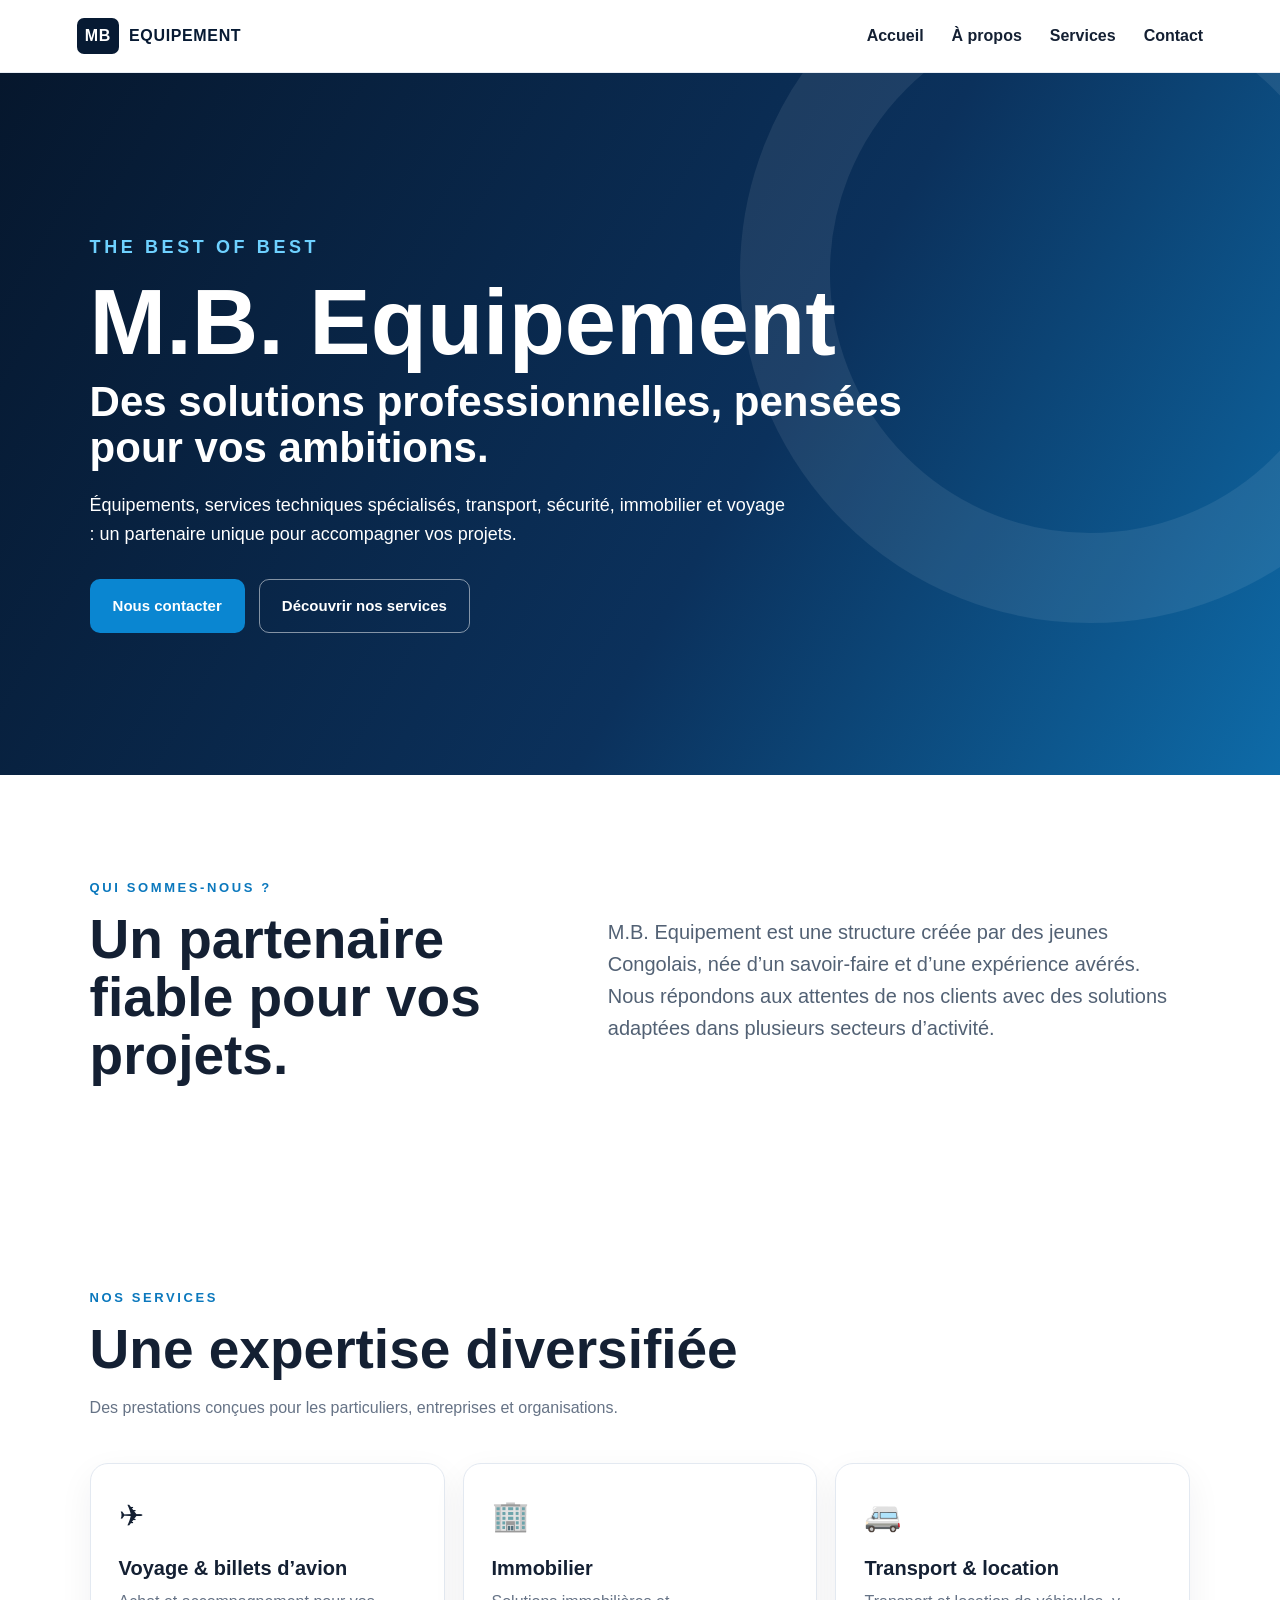
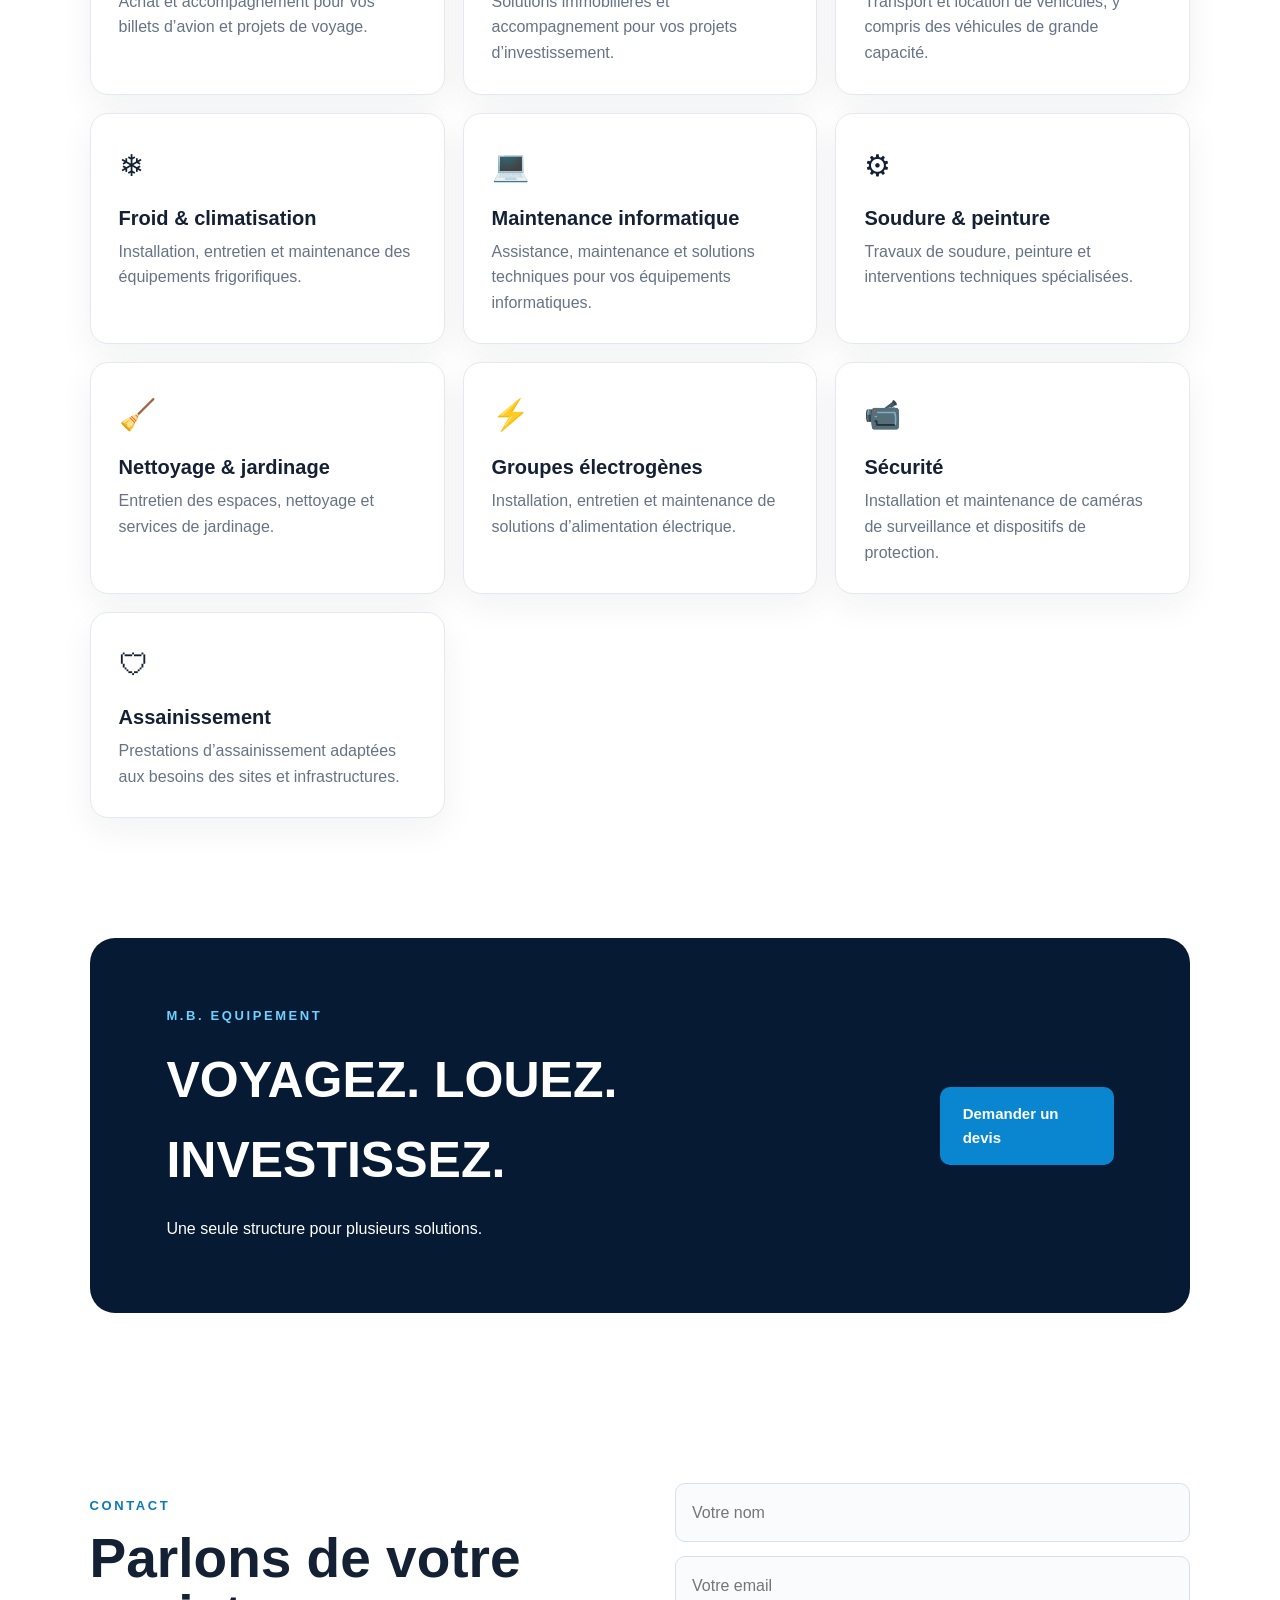
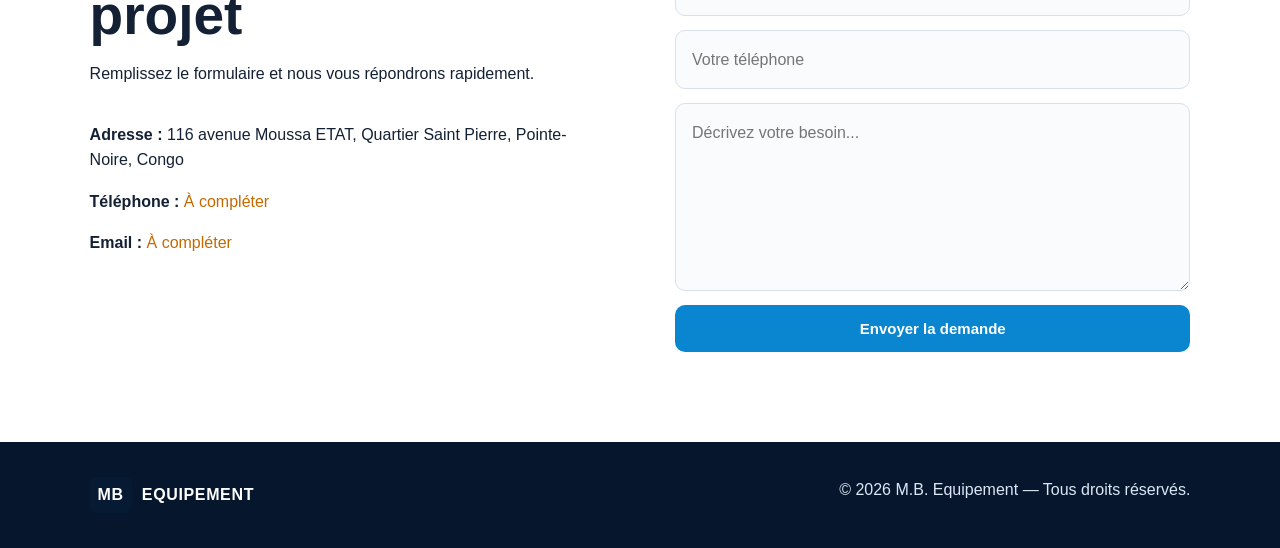
==== index.html @ 75749ae4 "Add files via upload" ====
<!doctype html>
<html lang="fr">
<head>
  <meta charset="utf-8">
  <meta name="viewport" content="width=device-width, initial-scale=1">
  <title>M.B. Equipement | Équipements, services techniques, transport, immobilier & voyage</title>
  <meta name="description" content="M.B. Equipement : équipements, services techniques spécialisés, transport, immobilier, sécurité, assainissement et achat de billets d’avion au Congo.">
  <meta name="keywords" content="M.B. Equipement, MB Equipement, équipements Congo, Pointe-Noire, services techniques, transport, immobilier, sécurité, billets avion">
  <meta name="robots" content="index, follow">
  <meta name="theme-color" content="#071a33">
  <meta property="og:title" content="M.B. Equipement">
  <meta property="og:description" content="Des solutions professionnelles pour vos besoins en équipements et services.">
  <meta property="og:type" content="website">
  <link rel="canonical" href="https://www.votredomaine.com/">
  <link rel="stylesheet" href="style.css">
</head>
<body>
<header class="header">
  <a class="logo" href="#accueil"><span>MB</span> EQUIPEMENT</a>
  <button class="menu" aria-label="Menu">☰</button>
  <nav>
    <a href="#accueil">Accueil</a>
    <a href="#apropos">À propos</a>
    <a href="#services">Services</a>
    <a href="#contact">Contact</a>
  </nav>
</header>

<main>
<section id="accueil" class="hero">
  <div class="hero-content">
    <p class="eyebrow">THE BEST OF BEST</p>
    <h1>M.B. Equipement</h1>
    <h2>Des solutions professionnelles, pensées pour vos ambitions.</h2>
    <p>Équipements, services techniques spécialisés, transport, sécurité, immobilier et voyage : un partenaire unique pour accompagner vos projets.</p>
    <div class="actions">
      <a class="btn primary" href="#contact">Nous contacter</a>
      <a class="btn ghost" href="#services">Découvrir nos services</a>
    </div>
  </div>
</section>

<section id="apropos" class="section intro">
  <div>
    <p class="eyebrow">QUI SOMMES-NOUS ?</p>
    <h2>Un partenaire fiable pour vos projets.</h2>
  </div>
  <p>M.B. Equipement est une structure créée par des jeunes Congolais, née d’un savoir-faire et d’une expérience avérés. Nous répondons aux attentes de nos clients avec des solutions adaptées dans plusieurs secteurs d’activité.</p>
</section>

<section id="services" class="section">
  <div class="section-title">
    <p class="eyebrow">NOS SERVICES</p>
    <h2>Une expertise diversifiée</h2>
    <p>Des prestations conçues pour les particuliers, entreprises et organisations.</p>
  </div>
  <div class="grid">
    <article><div class="icon">✈</div><h3>Voyage & billets d’avion</h3><p>Achat et accompagnement pour vos billets d’avion et projets de voyage.</p></article>
    <article><div class="icon">🏢</div><h3>Immobilier</h3><p>Solutions immobilières et accompagnement pour vos projets d’investissement.</p></article>
    <article><div class="icon">🚐</div><h3>Transport & location</h3><p>Transport et location de véhicules, y compris des véhicules de grande capacité.</p></article>
    <article><div class="icon">❄</div><h3>Froid & climatisation</h3><p>Installation, entretien et maintenance des équipements frigorifiques.</p></article>
    <article><div class="icon">💻</div><h3>Maintenance informatique</h3><p>Assistance, maintenance et solutions techniques pour vos équipements informatiques.</p></article>
    <article><div class="icon">⚙</div><h3>Soudure & peinture</h3><p>Travaux de soudure, peinture et interventions techniques spécialisées.</p></article>
    <article><div class="icon">🧹</div><h3>Nettoyage & jardinage</h3><p>Entretien des espaces, nettoyage et services de jardinage.</p></article>
    <article><div class="icon">⚡</div><h3>Groupes électrogènes</h3><p>Installation, entretien et maintenance de solutions d’alimentation électrique.</p></article>
    <article><div class="icon">📹</div><h3>Sécurité</h3><p>Installation et maintenance de caméras de surveillance et dispositifs de protection.</p></article>
    <article><div class="icon">🛡</div><h3>Assainissement</h3><p>Prestations d’assainissement adaptées aux besoins des sites et infrastructures.</p></article>
  </div>
</section>

<section class="banner">
  <div>
    <p class="eyebrow">M.B. EQUIPEMENT</p>
    <h2>VOYAGEZ. LOUEZ. INVESTISSEZ.</h2>
    <p>Une seule structure pour plusieurs solutions.</p>
  </div>
  <a class="btn primary" href="#contact">Demander un devis</a>
</section>

<section id="contact" class="section contact">
  <div>
    <p class="eyebrow">CONTACT</p>
    <h2>Parlons de votre projet</h2>
    <p>Remplissez le formulaire et nous vous répondrons rapidement.</p>
    <div class="contact-info">
      <p><strong>Adresse :</strong> 116 avenue Moussa ETAT, Quartier Saint Pierre, Pointe-Noire, Congo</p>
      <p><strong>Téléphone :</strong> <span class="replace">À compléter</span></p>
      <p><strong>Email :</strong> <span class="replace">À compléter</span></p>
    </div>
  </div>
  <form action="https://formsubmit.co/VOTRE_EMAIL_ICI" method="POST">
    <input type="hidden" name="_subject" value="Nouveau message - M.B. Equipement">
    <input type="hidden" name="_captcha" value="false">
    <input type="text" name="nom" placeholder="Votre nom" required>
    <input type="email" name="email" placeholder="Votre email" required>
    <input type="tel" name="telephone" placeholder="Votre téléphone">
    <textarea name="message" rows="6" placeholder="Décrivez votre besoin..." required></textarea>
    <button class="btn primary" type="submit">Envoyer la demande</button>
  </form>
</section>
</main>

<footer>
  <div class="logo"><span>MB</span> EQUIPEMENT</div>
  <p>© 2026 M.B. Equipement — Tous droits réservés.</p>
</footer>
<script src="script.js"></script>
</body>
</html>
---- style.css ----
*{box-sizing:border-box}html{scroll-behavior:smooth}body{margin:0;font-family:Inter,Arial,sans-serif;color:#142033;background:#fff;line-height:1.6}.header{position:sticky;top:0;z-index:20;display:flex;align-items:center;justify-content:space-between;padding:18px 6%;background:rgba(255,255,255,.95);backdrop-filter:blur(12px);border-bottom:1px solid #e8edf4}.logo{font-weight:900;letter-spacing:.04em;color:#071a33;text-decoration:none}.logo span{display:inline-flex;background:#071a33;color:#fff;padding:5px 8px;margin-right:5px;border-radius:7px}nav{display:flex;gap:28px}nav a{color:#142033;text-decoration:none;font-weight:700}.menu{display:none;border:0;background:none;font-size:25px}.hero{min-height:78vh;display:flex;align-items:center;padding:90px 7%;background:linear-gradient(120deg,#06172d 0%,#0b315c 58%,#0e6ba8 100%);color:white;position:relative;overflow:hidden}.hero:after{content:"";position:absolute;width:520px;height:520px;border-radius:50%;right:-160px;top:-150px;border:90px solid rgba(255,255,255,.08)}.hero-content{max-width:820px;position:relative;z-index:1}.eyebrow{font-size:13px;letter-spacing:.2em;font-weight:900;color:#0b78bd}.hero .eyebrow{color:#6ed1ff}.hero h1{font-size:clamp(48px,8vw,92px);line-height:.95;margin:12px 0}.hero h2{font-size:clamp(24px,4vw,42px);line-height:1.1;max-width:850px;margin:0 0 20px}.hero p{font-size:18px;max-width:700px}.actions{display:flex;gap:14px;flex-wrap:wrap;margin-top:30px}.btn{display:inline-block;padding:14px 22px;border-radius:10px;text-decoration:none;font-weight:900;border:1px solid transparent;cursor:pointer;font-size:15px}.primary{background:#0a86d1;color:#fff}.ghost{border-color:rgba(255,255,255,.5);color:#fff}.section{padding:90px 7%;max-width:1400px;margin:auto}.intro{display:grid;grid-template-columns:1fr 1.3fr;gap:70px;align-items:center}.intro h2,.section-title h2,.contact h2{font-size:clamp(34px,5vw,55px);line-height:1.05;margin:10px 0}.intro>p{font-size:20px;color:#526174}.section-title{max-width:720px;margin-bottom:42px}.section-title>p:last-child{color:#667386}.grid{display:grid;grid-template-columns:repeat(3,1fr);gap:18px}.grid article{padding:28px;border:1px solid #e3e9f1;border-radius:18px;background:#fff;box-shadow:0 12px 35px rgba(7,26,51,.06);transition:.2s}.grid article:hover{transform:translateY(-4px);box-shadow:0 18px 45px rgba(7,26,51,.1)}.icon{font-size:30px}.grid h3{font-size:20px;margin:12px 0 5px}.grid p{margin:0;color:#667386}.banner{margin:30px 7% 80px;padding:55px 6%;border-radius:25px;background:#071a33;color:#fff;display:flex;justify-content:space-between;align-items:center;gap:30px}.banner h2{font-size:clamp(30px,4vw,50px);margin:5px 0}.banner .eyebrow{color:#6ed1ff}.contact{display:grid;grid-template-columns:1fr 1fr;gap:70px}.contact-info{margin-top:35px}.contact form{display:grid;gap:14px}input,textarea{width:100%;padding:16px;border:1px solid #d8e0ea;border-radius:10px;font:inherit;background:#f9fbfd}textarea{resize:vertical}.replace{color:#c26a00}footer{padding:35px 7%;display:flex;justify-content:space-between;gap:20px;flex-wrap:wrap;background:#06172d;color:#dbe7f5}footer .logo{color:#fff}footer p{margin:0}@media(max-width:850px){nav{display:none}.menu{display:block}.header.open nav{display:flex;position:absolute;top:70px;left:0;right:0;background:#fff;padding:20px 6%;flex-direction:column;gap:12px}.intro,.contact{grid-template-columns:1fr;gap:35px}.grid{grid-template-columns:1fr 1fr}.banner{flex-direction:column;align-items:flex-start}}@media(max-width:560px){.grid{grid-template-columns:1fr}.section{padding:65px 6%}.hero{padding:70px 6%}.banner{margin:10px 6% 60px;padding:38px 7%}}
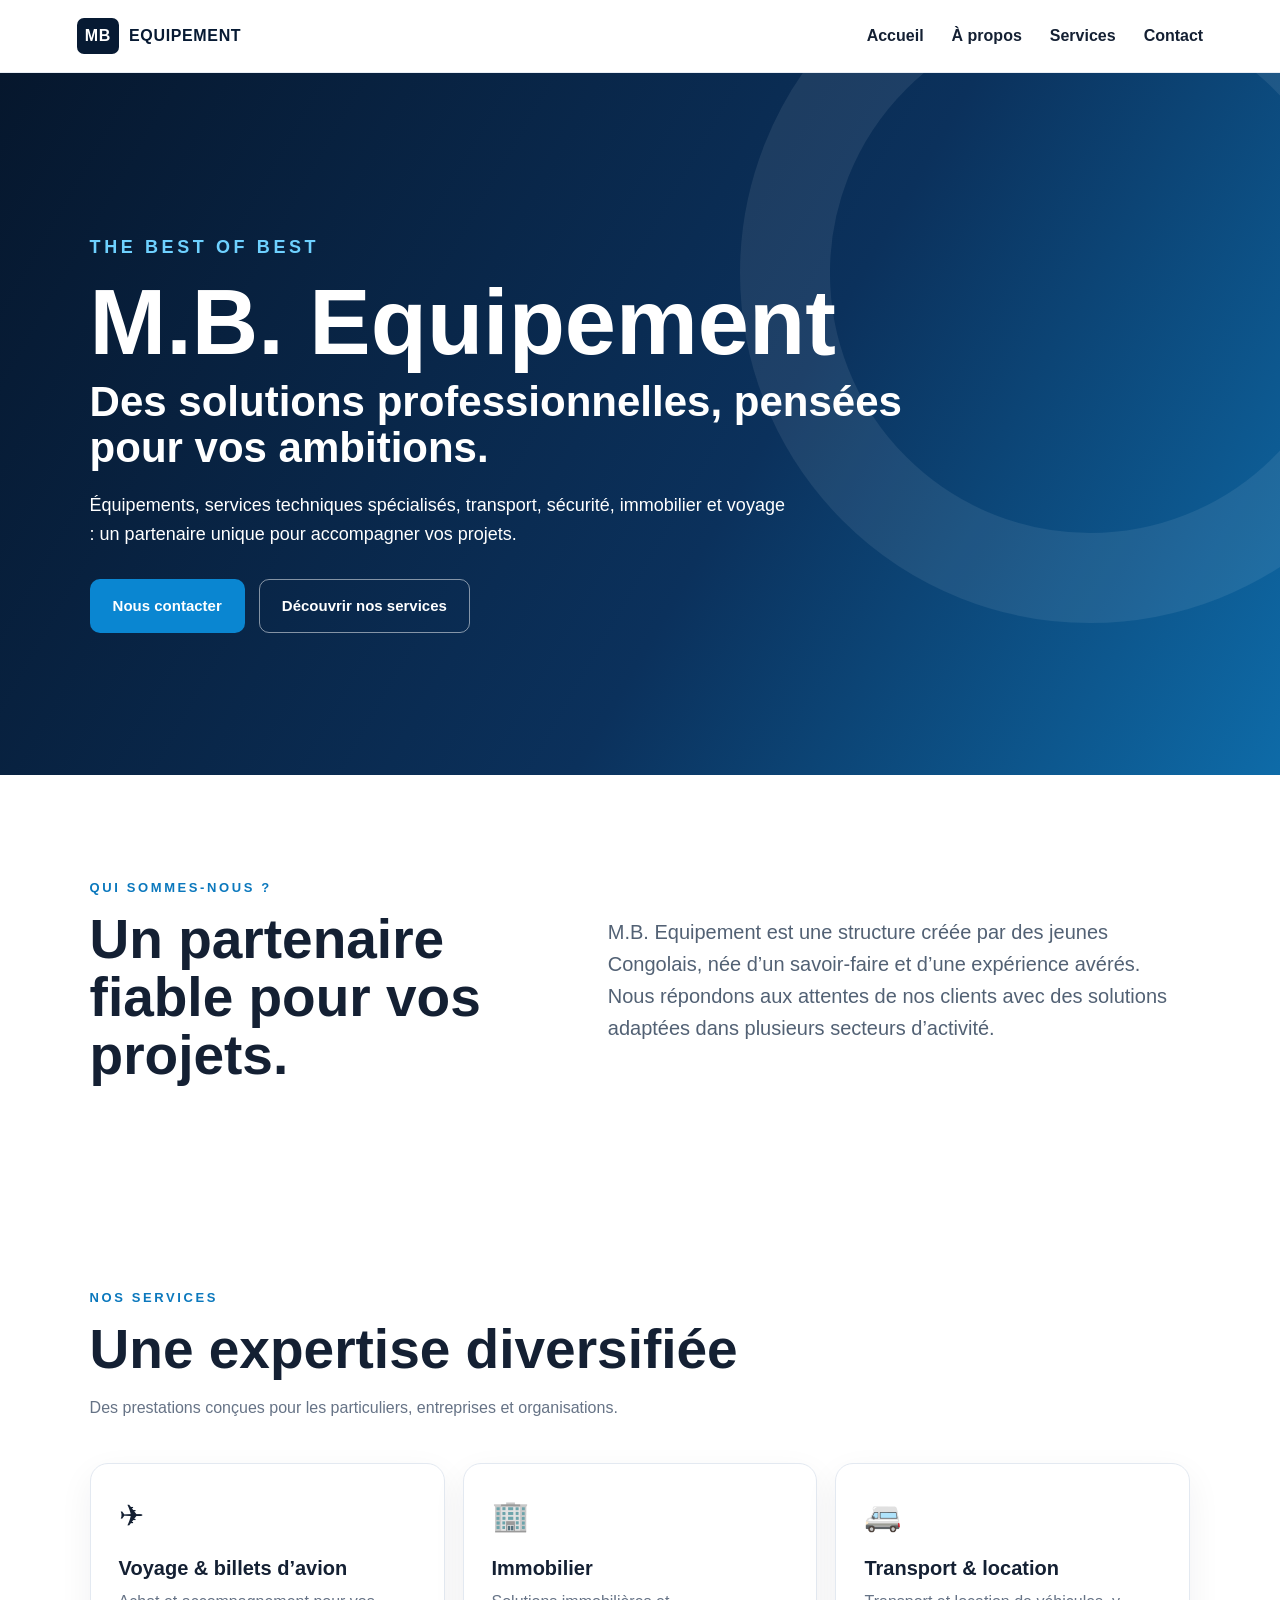
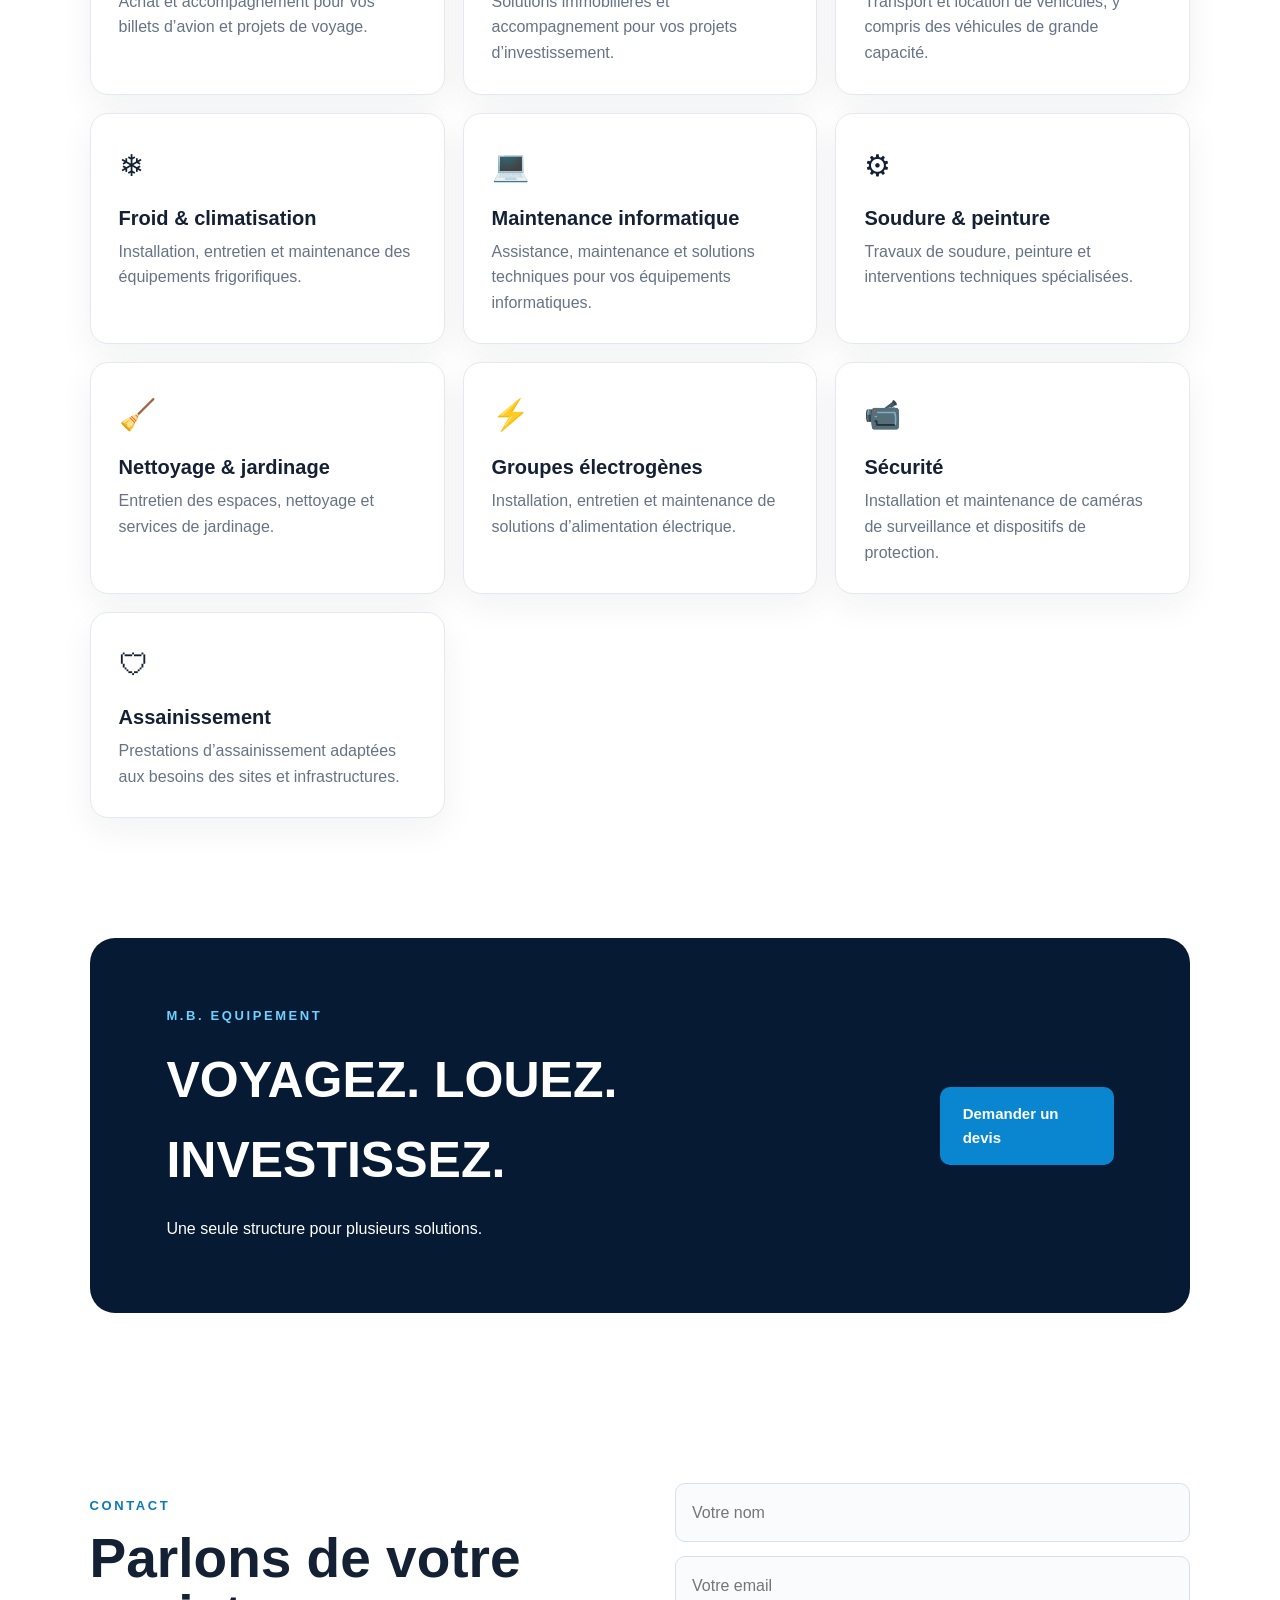
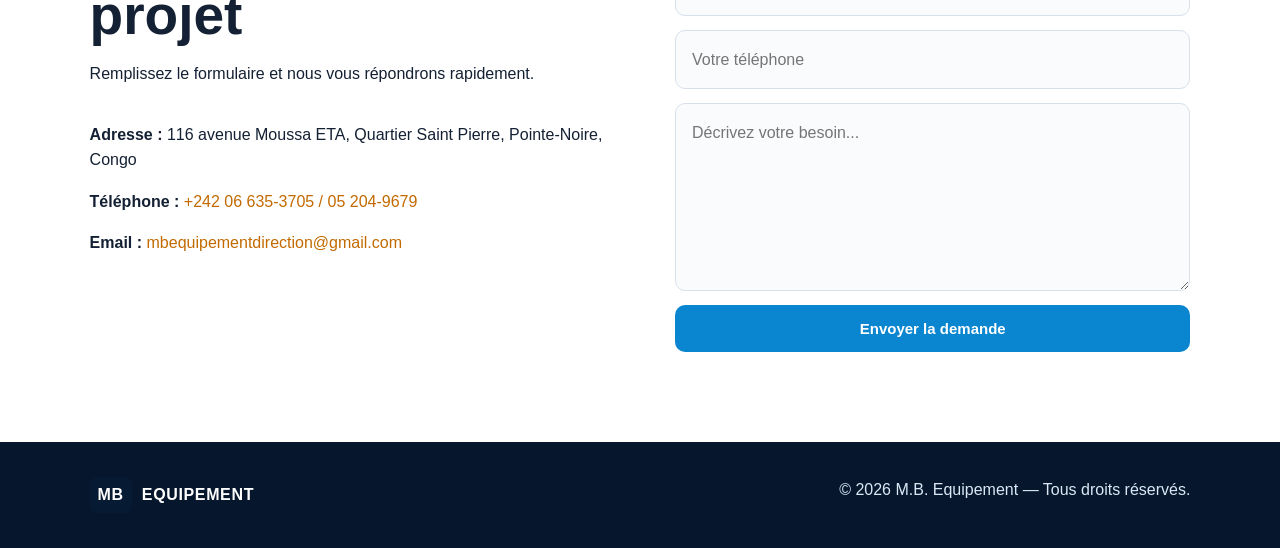
==== commit dc4774ef: "Update contact information in index.html" ====
--- a/index.html
+++ b/index.html
@@ -83,9 +83,9 @@
     <h2>Parlons de votre projet</h2>
     <p>Remplissez le formulaire et nous vous répondrons rapidement.</p>
     <div class="contact-info">
-      <p><strong>Adresse :</strong> 116 avenue Moussa ETAT, Quartier Saint Pierre, Pointe-Noire, Congo</p>
-      <p><strong>Téléphone :</strong> <span class="replace">À compléter</span></p>
-      <p><strong>Email :</strong> <span class="replace">À compléter</span></p>
+      <p><strong>Adresse :</strong> 116 avenue Moussa ETA, Quartier Saint Pierre, Pointe-Noire, Congo</p>
+      <p><strong>Téléphone :</strong> <span class="replace">+242 06 635-3705 / 05 204-9679</span></p>
+      <p><strong>Email :</strong> <span class="replace">mbequipementdirection@gmail.com</span></p>
     </div>
   </div>
   <form action="https://formsubmit.co/VOTRE_EMAIL_ICI" method="POST">
@@ -106,4 +106,4 @@
 </footer>
 <script src="script.js"></script>
 </body>
-</html>+</html>
